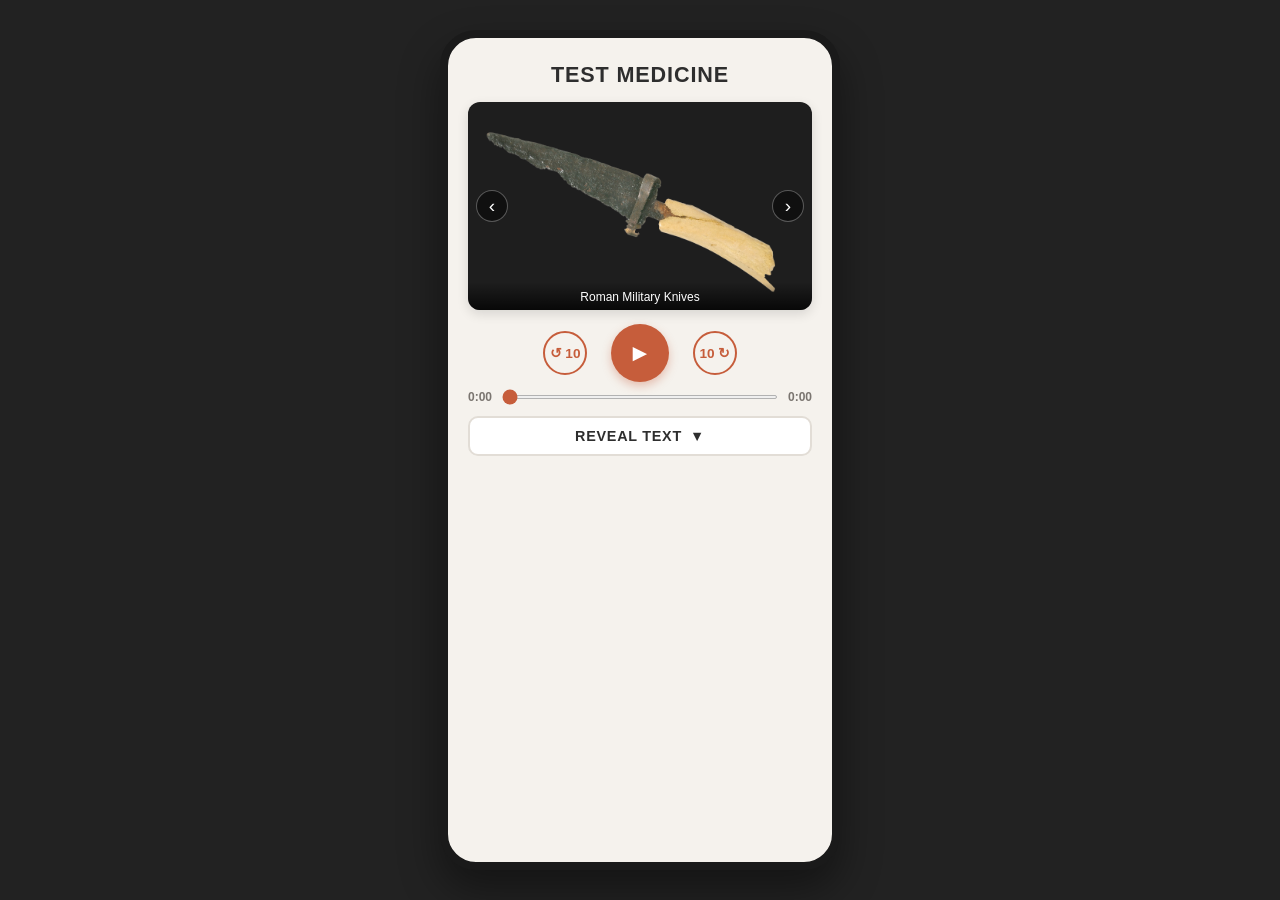
==== test_player_v3.html @ 28f42570 "text with images update" ====
<!DOCTYPE html>
<html lang="en">
<head>
  <meta charset="UTF-8">
  <meta name="viewport" content="width=device-width, initial-scale=1.0, maximum-scale=1.0, user-scalable=no">
  <title>Test Medicine</title>
  <style>
    :root {
      --primary-accent: #C65D3B;
      --bg-cream: #F5F2ED;
      --card-bg: #FFFFFF;
      --text-dark: #2E2E2E;
      --text-muted: #7A7570;
      --border-subtle: #E2DDD6;
    }
    * { box-sizing: border-box; margin: 0; padding: 0; -webkit-tap-highlight-color: transparent; }
    body {
      font-family: -apple-system, BlinkMacSystemFont, "Segoe UI", Roboto, Helvetica, Arial, sans-serif;
      background-color: #222;
      display: flex;
      justify-content: center;
      align-items: center;
      min-height: 100vh;
      padding: 10px;
    }
    .phone-simulator {
      width: 100%;
      max-width: 400px;
      height: 840px;
      max-height: 94vh;
      background-color: var(--bg-cream);
      border-radius: 36px;
      overflow: hidden;
      box-shadow: 0 20px 40px rgba(0,0,0,0.4);
      display: flex;
      flex-direction: column;
      position: relative;
      border: 8px solid #1a1a1a;
    }
    .screen-content {
      padding: 24px 20px 16px;
      display: flex;
      flex-direction: column;
      height: 100%;
      overflow: hidden;
    }
    .header-title { text-align: center; margin-bottom: 14px; }
    .header-title h1 {
      font-size: 1.35rem;
      font-weight: 800;
      letter-spacing: 0.04em;
      color: var(--text-dark);
      text-transform: uppercase;
    }
    .slide-media-stage {
      position: relative;
      width: 100%;
      height: 13rem;
      border-radius: 12px;
      overflow: hidden;
      background-color: #1e1e1e;
      margin-bottom: 14px;
      transition: height 0.35s cubic-bezier(0.4, 0, 0.2, 1);
      flex-shrink: 0;
      box-shadow: 0 4px 12px rgba(0,0,0,0.12);
    }
    .phone-simulator.text-expanded .slide-media-stage {
      height: 6.8rem;
      margin-bottom: 8px;
    }
    .stage-img {
      width: 100%;
      height: 100%;
      object-fit: cover;
      transition: opacity 0.25s ease-in-out;
    }
    .stage-caption {
      position: absolute;
      bottom: 0; left: 0; right: 0;
      background: linear-gradient(transparent, rgba(0,0,0,0.75));
      color: #FFF;
      font-size: 0.75rem;
      padding: 8px 10px 6px;
      text-align: center;
      pointer-events: none;
      white-space: nowrap;
      overflow: hidden;
      text-overflow: ellipsis;
    }
    .stage-nav {
      position: absolute;
      top: 50%;
      transform: translateY(-50%);
      width: 32px; height: 32px;
      background: rgba(0,0,0,0.45);
      border: 1px solid rgba(255,255,255,0.3);
      color: #fff;
      border-radius: 50%;
      cursor: pointer;
      display: flex;
      align-items: center;
      justify-content: center;
      font-size: 1.2rem;
      z-index: 5;
    }
    .stage-nav:hover { background: rgba(0,0,0,0.75); }
    .stage-nav.prev { left: 8px; }
    .stage-nav.next { right: 8px; }
    .audio-control-cluster {
      display: flex;
      flex-direction: column;
      align-items: center;
      margin-bottom: 12px;
      flex-shrink: 0;
    }
    .btn-row {
      display: flex;
      align-items: center;
      justify-content: center;
      gap: 24px;
      margin-bottom: 8px;
    }
    .btn-skip {
      background: none;
      border: 2px solid var(--primary-accent);
      color: var(--primary-accent);
      width: 44px; height: 44px;
      border-radius: 50%;
      font-size: 0.85rem;
      font-weight: 700;
      cursor: pointer;
      display: flex;
      align-items: center;
      justify-content: center;
    }
    .btn-skip:active { background: var(--primary-accent); color: #FFF; }
    .btn-play-pause {
      background: var(--primary-accent);
      border: none;
      color: #FFF;
      width: 58px; height: 58px;
      border-radius: 50%;
      font-size: 1.5rem;
      cursor: pointer;
      display: flex;
      align-items: center;
      justify-content: center;
      box-shadow: 0 4px 10px rgba(198, 93, 59, 0.35);
    }
    .timeline-row {
      width: 100%;
      display: flex;
      align-items: center;
      gap: 10px;
      font-size: 0.75rem;
      font-weight: 600;
      color: var(--text-muted);
    }
    .time-scrubber {
      flex: 1;
      accent-color: var(--primary-accent);
      height: 4px;
      cursor: pointer;
    }
    .toggle-transcript {
      width: 100%;
      padding: 10px 14px;
      background: #FFF;
      border: 2px solid var(--border-subtle);
      border-radius: 10px;
      font-size: 0.9rem;
      font-weight: 800;
      letter-spacing: 0.05em;
      color: var(--text-dark);
      cursor: pointer;
      display: flex;
      align-items: center;
      justify-content: center;
      gap: 8px;
      margin-bottom: 8px;
      flex-shrink: 0;
    }
    .transcript-drawer {
      display: none;
      flex: 1;
      overflow-y: auto;
      -webkit-overflow-scrolling: touch;
      background: var(--card-bg);
      border-radius: 12px;
      padding: 14px 16px;
      border: 1px solid var(--border-subtle);
      line-height: 1.6;
      font-size: 0.95rem;
      color: #333;
    }
    .phone-simulator.text-expanded .transcript-drawer { display: block; }
    .transcript-drawer p { margin-bottom: 0.85rem; }
    .transcript-drawer p:last-child { margin-bottom: 0; }
    .cue {
      transition: background-color 0.2s ease;
      padding: 2px 4px;
      border-radius: 4px;
      cursor: pointer;
    }
    .cue.active {
      background-color: rgba(198, 93, 59, 0.16);
      box-shadow: -3px 0 0 var(--primary-accent);
      font-weight: 600;
      color: #111;
    }
  </style>
</head>
<body>
<div class="phone-simulator" id="simulator">
  <div class="screen-content">
    <div class="header-title"><h1>Test Medicine</h1></div>
    <div class="slide-media-stage">
      <button class="stage-nav prev" id="prev-artifact" aria-label="Previous artifact">&lsaquo;</button>
      <img class="stage-img" id="stage-img" src="images/vim_knife-x3.webp" alt="Artifact">
      <button class="stage-nav next" id="next-artifact" aria-label="Next artifact">&rsaquo;</button>
      <span class="stage-caption" id="stage-caption">Roman Military Knives</span>
    </div>
    <div class="audio-control-cluster">
      <div class="btn-row">
        <button class="btn-skip" id="btn-back">&#8634; 10</button>
        <button class="btn-play-pause" id="btn-play">&#9658;</button>
        <button class="btn-skip" id="btn-fwd">10 &#8635;</button>
      </div>
      <div class="timeline-row">
        <span id="time-current">0:00</span>
        <input type="range" class="time-scrubber" id="scrubber" min="0" value="0" step="0.1">
        <span id="time-duration">0:00</span>
      </div>
    </div>
    <audio id="audio-el" src="audio_output/test_medicine.mp3" preload="metadata"></audio>
    <button class="toggle-transcript" id="toggle-btn" aria-expanded="false">
      <span id="toggle-label">REVEAL TEXT</span>
      <span class="arrow-icon" id="toggle-arrow">&#9660;</span>
    </button>
    <div class="transcript-drawer" id="drawer">
      <div id="transcript-body"></div>
    </div>
  </div>
</div>
<script>
  const STOP_DATA = {
  "id": "test_medicine",
  "room": "viminacium",
  "title": "Test Medicine",
  "audio": "audio_output/test_medicine.mp3",
  "images": [
    {
      "start": 0.0,
      "end": 24.32,
      "src": "images/vim_knife-x3.webp",
      "caption": "Roman Military Knives"
    },
    {
      "start": 24.32,
      "end": 49.21,
      "src": "images/vim_medicine-x3.webp",
      "caption": "Roman Surgical Instruments"
    },
    {
      "start": 49.21,
      "end": 74.05,
      "src": "images/vim-coins-x2.webp",
      "caption": "Roman Imperial Coinage"
    }
  ],
  "cues": [
    {
      "p": 0,
      "start": 0.47,
      "end": 9.21,
      "text": "Legionaries stationed along the Danube frontier carried sturdy iron knives as essential multipurpose tools for both camp life and combat."
    },
    {
      "p": 0,
      "start": 9.91,
      "end": 15.55,
      "text": "These blades were used for preparing rations, repairing leather gear, and close-quarters defense."
    },
    {
      "p": 0,
      "start": 16.3,
      "end": 23.22,
      "text": "The preserved handles and sheaths from Viminacium reflect the standardized craftsmanship of Roman military workshops."
    },
    {
      "p": 1,
      "start": 24.32,
      "end": 32.27,
      "text": "Roman military doctors, known as medici-chirurgi, treated battlefield injuries using specialized bronze and iron instruments."
    },
    {
      "p": 1,
      "start": 33.09,
      "end": 41.5,
      "text": "Excavations at Viminacium have uncovered scalpels, tweezers, double-ended probes, and delicate needles designed for intricate procedures."
    },
    {
      "p": 1,
      "start": 42.26,
      "end": 48.15,
      "text": "These finds demonstrate an advanced understanding of anatomy and field surgery within the imperial army."
    },
    {
      "p": 2,
      "start": 49.21,
      "end": 56.0,
      "text": "Coinage served as the lifeblood of the Roman frontier economy, funding legionary pay and daily trade across Moesia."
    },
    {
      "p": 2,
      "start": 56.78,
      "end": 64.58,
      "text": "Silver denarii and bronze sestertii minted under various emperors circulated widely through the military camp and civilian settlement."
    },
    {
      "p": 2,
      "start": 65.33,
      "end": 73.35,
      "text": "Beyond their monetary value, the portraits and inscriptions on these coins broadcast imperial authority to every corner of the empire."
    }
  ]
};
  const simulator = document.getElementById('simulator');
  const audio = document.getElementById('audio-el');
  const playBtn = document.getElementById('btn-play');
  const backBtn = document.getElementById('btn-back');
  const fwdBtn = document.getElementById('btn-fwd');
  const scrubber = document.getElementById('scrubber');
  const timeCur = document.getElementById('time-current');
  const timeDur = document.getElementById('time-duration');
  const toggleBtn = document.getElementById('toggle-btn');
  const toggleLabel = document.getElementById('toggle-label');
  const toggleArrow = document.getElementById('toggle-arrow');
  const transcriptBody = document.getElementById('transcript-body');
  const stageImg = document.getElementById('stage-img');
  const stageCaption = document.getElementById('stage-caption');
  const nextArtifactBtn = document.getElementById('next-artifact');
  const prevArtifactBtn = document.getElementById('prev-artifact');

  function formatTime(sec) {
    if (isNaN(sec)) return "0:00";
    const m = Math.floor(sec / 60);
    const s = Math.floor(sec % 60);
    return m + ":" + (s < 10 ? "0" : "") + s;
  }

  const paraMap = new Map();
  STOP_DATA.cues.forEach((cue) => {
    const pIdx = cue.p ?? 0;
    if (!paraMap.has(pIdx)) {
      const pEl = document.createElement('p');
      paraMap.set(pIdx, pEl);
      transcriptBody.appendChild(pEl);
    }
    const span = document.createElement('span');
    span.className = 'cue';
    span.dataset.start = cue.start;
    span.dataset.end = cue.end;
    span.textContent = cue.text + ' ';
    paraMap.get(pIdx).appendChild(span);
  });

  playBtn.addEventListener('click', () => {
    if (audio.paused) audio.play();
    else audio.pause();
  });
  audio.addEventListener('play', () => { playBtn.innerHTML = '&#10074;&#10074;'; });
  audio.addEventListener('pause', () => { playBtn.innerHTML = '&#9658;'; });

  backBtn.addEventListener('click', () => { audio.currentTime = Math.max(0, audio.currentTime - 10); });
  fwdBtn.addEventListener('click', () => { audio.currentTime = Math.min(audio.duration || 9999, audio.currentTime + 10); });

  audio.addEventListener('loadedmetadata', () => {
    scrubber.max = audio.duration || 100;
    timeDur.textContent = formatTime(audio.duration);
  });

  let isScrubbing = false;
  scrubber.addEventListener('input', () => {
    isScrubbing = true;
    timeCur.textContent = formatTime(scrubber.value);
  });
  scrubber.addEventListener('change', () => {
    audio.currentTime = parseFloat(scrubber.value);
    isScrubbing = false;
  });

  audio.addEventListener('timeupdate', () => {
    const t = audio.currentTime;
    if (!isScrubbing) {
      scrubber.value = t;
      timeCur.textContent = formatTime(t);
    }
    if (STOP_DATA.images && STOP_DATA.images.length > 0) {
      const activeImg = STOP_DATA.images.find(img => t >= img.start && t <= img.end);
      if (activeImg && stageImg.dataset.currentSrc !== activeImg.src) {
        stageImg.style.opacity = '0.25';
        setTimeout(() => {
          stageImg.src = activeImg.src;
          stageImg.dataset.currentSrc = activeImg.src;
          stageImg.style.opacity = '1';
          stageCaption.textContent = activeImg.caption || '';
        }, 140);
      }
    }
    transcriptBody.querySelectorAll('.cue').forEach(cue => {
      const start = parseFloat(cue.dataset.start);
      const end = parseFloat(cue.dataset.end);
      cue.classList.toggle('active', t >= start && t <= end);
    });
  });

  nextArtifactBtn.addEventListener('click', () => {
    const next = STOP_DATA.images.find(img => img.start > audio.currentTime + 0.5);
    if (next) { audio.currentTime = next.start; audio.play(); }
  });

  prevArtifactBtn.addEventListener('click', () => {
    const t = audio.currentTime;
    const curIdx = STOP_DATA.images.findIndex((img, i) => {
      const next = STOP_DATA.images[i + 1];
      return t >= img.start && (!next || t < next.start);
    });
    if (curIdx > 0 && (t - STOP_DATA.images[curIdx].start < 3.0)) {
      audio.currentTime = STOP_DATA.images[curIdx - 1].start;
    } else if (curIdx >= 0) {
      audio.currentTime = STOP_DATA.images[curIdx].start;
    }
    audio.play();
  });

  toggleBtn.addEventListener('click', () => {
    const isExpanded = simulator.classList.toggle('text-expanded');
    toggleBtn.setAttribute('aria-expanded', isExpanded);
    toggleLabel.textContent = isExpanded ? 'HIDE TEXT' : 'REVEAL TEXT';
    toggleArrow.innerHTML = isExpanded ? '&#9650;' : '&#9660;';
    if (isExpanded) {
      const activeCue = transcriptBody.querySelector('.cue.active');
      if (activeCue) activeCue.scrollIntoView({ behavior: 'smooth', block: 'center' });
    }
  });

  transcriptBody.addEventListener('click', (e) => {
    const cue = e.target.closest('.cue');
    if (cue && cue.dataset.start !== undefined) {
      audio.currentTime = parseFloat(cue.dataset.start);
      audio.play();
    }
  });
</script>
</body>
</html>
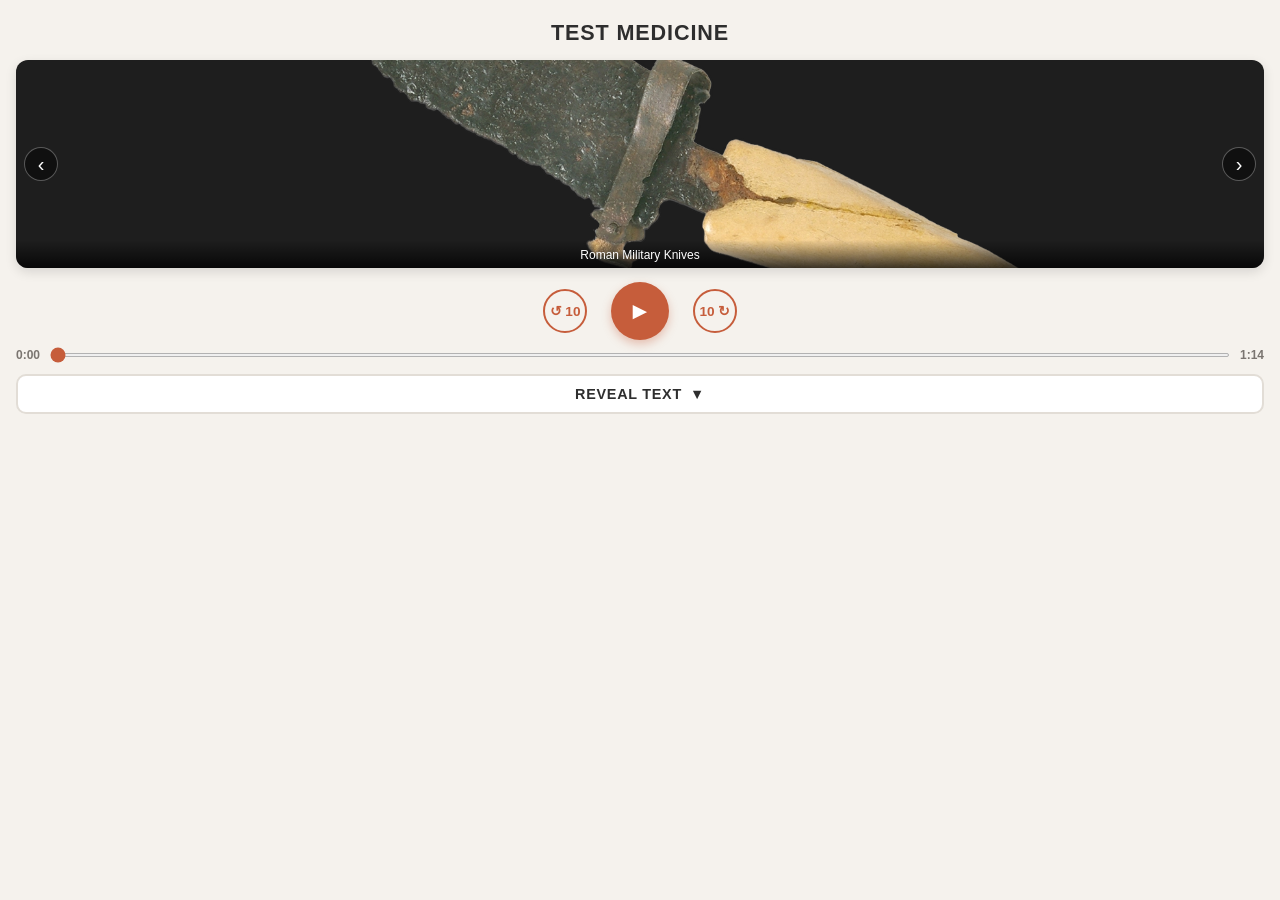
==== commit fe930fd9: "player update" ====
--- a/test_player_v3.html
+++ b/test_player_v3.html
@@ -16,31 +16,27 @@
     * { box-sizing: border-box; margin: 0; padding: 0; -webkit-tap-highlight-color: transparent; }
     body {
       font-family: -apple-system, BlinkMacSystemFont, "Segoe UI", Roboto, Helvetica, Arial, sans-serif;
-      background-color: #222;
-      display: flex;
-      justify-content: center;
-      align-items: center;
-      min-height: 100vh;
-      padding: 10px;
+      background-color: var(--bg-cream);
+      margin: 0;
+      padding: 0;
+      width: 100%;
+      height: 100dvh;
+      overflow: hidden;
     }
     .phone-simulator {
       width: 100%;
-      max-width: 400px;
-      height: 840px;
-      max-height: 94vh;
+      height: 100dvh;
       background-color: var(--bg-cream);
-      border-radius: 36px;
-      overflow: hidden;
-      box-shadow: 0 20px 40px rgba(0,0,0,0.4);
       display: flex;
       flex-direction: column;
       position: relative;
-      border: 8px solid #1a1a1a;
+      overflow: hidden;
     }
     .screen-content {
-      padding: 24px 20px 16px;
+      padding: 20px 16px 16px;
       display: flex;
       flex-direction: column;
+      width: 100%;
       height: 100%;
       overflow: hidden;
     }
@@ -91,7 +87,7 @@
       position: absolute;
       top: 50%;
       transform: translateY(-50%);
-      width: 32px; height: 32px;
+      width: 34px; height: 34px;
       background: rgba(0,0,0,0.45);
       border: 1px solid rgba(255,255,255,0.3);
       color: #fff;
@@ -100,7 +96,7 @@
       display: flex;
       align-items: center;
       justify-content: center;
-      font-size: 1.2rem;
+      font-size: 1.25rem;
       z-index: 5;
     }
     .stage-nav:hover { background: rgba(0,0,0,0.75); }
@@ -251,12 +247,12 @@
   "images": [
     {
       "start": 0.0,
-      "end": 24.32,
+      "end": 24.34,
       "src": "images/vim_knife-x3.webp",
       "caption": "Roman Military Knives"
     },
     {
-      "start": 24.32,
+      "start": 24.34,
       "end": 49.21,
       "src": "images/vim_medicine-x3.webp",
       "caption": "Roman Surgical Instruments"
@@ -278,7 +274,7 @@
     {
       "p": 0,
       "start": 9.91,
-      "end": 15.55,
+      "end": 15.56,
       "text": "These blades were used for preparing rations, repairing leather gear, and close-quarters defense."
     },
     {
@@ -289,7 +285,7 @@
     },
     {
       "p": 1,
-      "start": 24.32,
+      "start": 24.34,
       "end": 32.27,
       "text": "Roman military doctors, known as medici-chirurgi, treated battlefield injuries using specialized bronze and iron instruments."
     },
@@ -302,7 +298,7 @@
     {
       "p": 1,
       "start": 42.26,
-      "end": 48.15,
+      "end": 48.18,
       "text": "These finds demonstrate an advanced understanding of anatomy and field surgery within the imperial army."
     },
     {
@@ -319,7 +315,7 @@
     },
     {
       "p": 2,
-      "start": 65.33,
+      "start": 65.32,
       "end": 73.35,
       "text": "Beyond their monetary value, the portraits and inscriptions on these coins broadcast imperial authority to every corner of the empire."
     }
